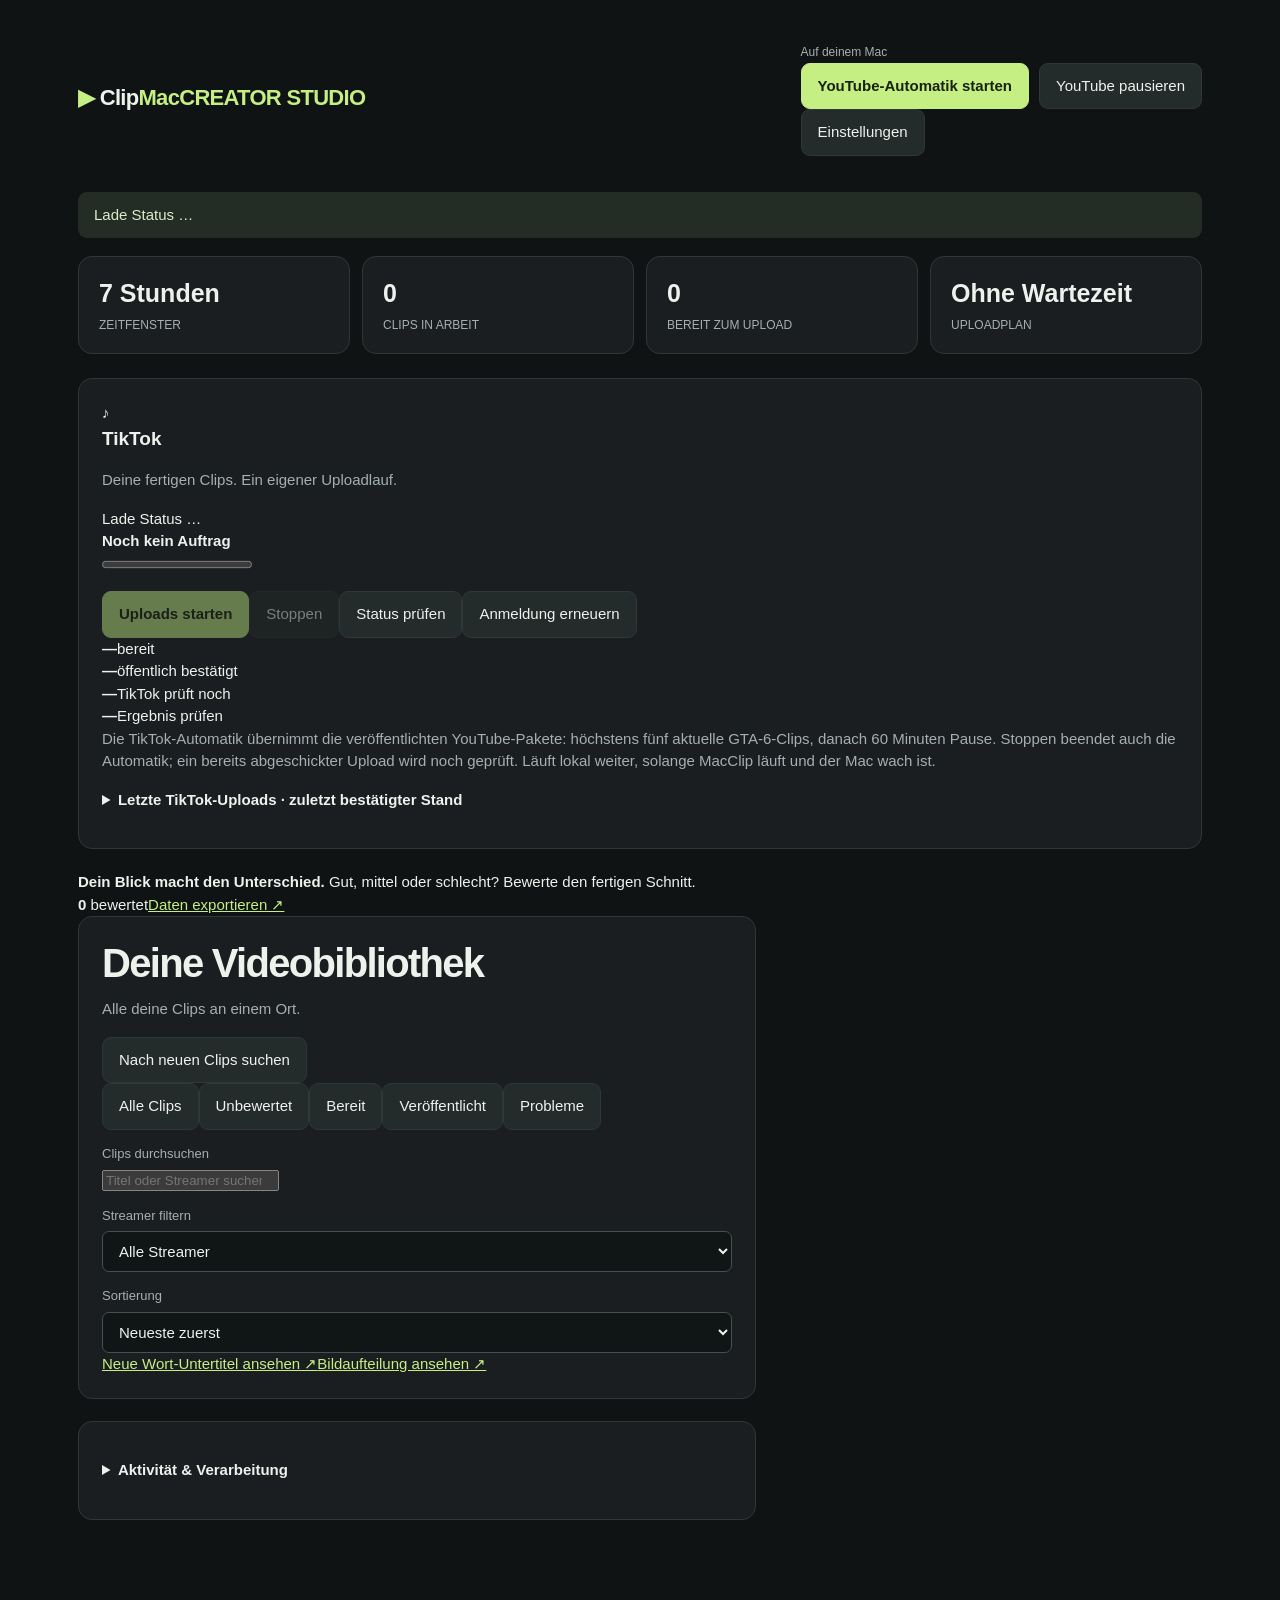
==== clipmac/ui.html @ 1580efac "Prepare public ClipMac development handoff with isolated demo and roadmap" ====
<!doctype html>
<html lang="de"><head><meta charset="utf-8"><meta name="viewport" content="width=device-width, initial-scale=1">
<title>ClipMac · Stream zu Short</title><link rel="stylesheet" href="/learning.css">
<style>
:root{color-scheme:dark;--bg:#101314;--surface:#1a1e20;--line:#303739;--muted:#a6afb1;--text:#eef2ed;--accent:#c5ef83}*{box-sizing:border-box}body{margin:0;background:var(--bg);color:var(--text);font:15px/1.5 -apple-system,BlinkMacSystemFont,"Segoe UI",sans-serif}main{max-width:1180px;margin:0 auto;padding:40px 28px 70px}header{display:flex;justify-content:space-between;align-items:center;margin-bottom:36px}.brand{font-weight:750;font-size:22px;letter-spacing:-.7px}.brand span{color:var(--accent)}.local{font-size:12px;color:var(--muted)}h1{font-size:40px;letter-spacing:-1.7px;line-height:1.15;margin:0 0 12px}h2{font-size:19px;margin:0 0 16px}p{margin:0 0 16px;color:var(--muted)}.hero{display:flex;justify-content:space-between;align-items:end;gap:24px;margin-bottom:28px}.buttons{display:flex;gap:10px;flex-wrap:wrap}button,.linkbutton{border:1px solid var(--line);border-radius:9px;background:#242b2b;color:var(--text);padding:11px 16px;cursor:pointer;font:inherit;text-decoration:none;display:inline-block}button.primary{background:var(--accent);color:#192112;border-color:var(--accent);font-weight:700}button:hover,.linkbutton:hover{filter:brightness(1.1)}button:disabled{opacity:.45;cursor:wait}button:focus-visible,a:focus-visible,input:focus-visible{outline:3px solid #9acbf6;outline-offset:3px}.stats{display:grid;grid-template-columns:repeat(4,1fr);gap:12px;margin-bottom:24px}.stat,.panel{border:1px solid var(--line);border-radius:14px;background:var(--surface)}.stat{padding:18px 20px}.stat b{display:block;font-size:25px}.stat span{font-size:12px;color:var(--muted)}.grid{display:grid;grid-template-columns:minmax(0,1.6fr) minmax(300px,1fr);gap:22px}.panel{padding:23px;margin-bottom:22px}.status{padding:12px 16px;border-radius:9px;background:#242d25;color:#d9edc8;margin-bottom:18px}label{display:block;color:var(--muted);font-size:13px;margin:14px 0 6px}input[type=text],input[type=password],input[type=number],select{background:#101516;color:var(--text);border:1px solid #46504e;border-radius:7px;padding:10px 12px;width:100%;font:inherit}input[type=checkbox]{accent-color:var(--accent)}.two{display:grid;grid-template-columns:1fr 1fr;gap:12px}small{color:var(--muted);display:block;font-size:12px;margin:6px 0 12px}a{color:#c5ef83}summary{cursor:pointer;font-weight:600;margin:14px 0}.job{padding:16px 0;border-top:1px solid var(--line)}.job-title{font-weight:650;margin:5px 0}.badge{font-size:11px;text-transform:uppercase;letter-spacing:.6px;color:var(--accent)}.job small{margin-bottom:8px}.job button,.job a.linkbutton{padding:6px 10px;font-size:12px}.empty{text-align:center;padding:48px 20px;color:var(--muted)}.empty b{display:block;color:var(--text);margin-bottom:8px}.events{max-height:240px;overflow:auto;font-size:12px;color:var(--muted)}.event{padding:7px 0;border-bottom:1px solid var(--line)}.message{display:none;margin:15px 0;padding:12px;background:#492c29;color:#ffd4cc;border-radius:8px}.message.show{display:block}.setup{font-size:13px}.setup li{margin:10px 0}.hint{font-size:12px;color:var(--muted);margin-top:18px}.keyline{display:flex;justify-content:space-between;gap:10px;margin:10px 0}.yes{color:var(--accent)}@media(max-width:800px){.grid{grid-template-columns:1fr}.hero{align-items:start;flex-direction:column}.stats{grid-template-columns:1fr 1fr}h1{font-size:33px}main{padding:24px 18px}}
dialog{color:var(--text);background:var(--surface);border:1px solid var(--line);border-radius:16px;width:min(620px,94vw);max-height:92vh;padding:24px}dialog::backdrop{background:#000b}dialog video{display:block;max-height:290px;width:100%;background:#080b0c;border-radius:8px}textarea{width:100%;min-height:100px;resize:vertical;background:#101516;color:var(--text);border:1px solid #46504e;border-radius:7px;padding:12px;font:inherit}textarea:focus-visible,select:focus-visible{outline:3px solid #9acbf6;outline-offset:3px}.dialog-heading{display:flex;justify-content:space-between;align-items:center;gap:16px}.dialog-heading h2{margin:0}.report-list{margin-top:12px;border-left:3px solid var(--accent);padding-left:12px}.report-list p{font-size:13px;margin:8px 0}.report-note{white-space:pre-wrap;color:var(--text)}.report-list ul{padding-left:20px;font-size:13px;color:var(--muted)}.report-comparison{display:grid;grid-template-columns:1fr 1fr;gap:12px}.report-comparison figure{margin:0}.report-comparison img{width:100%;height:190px;object-fit:contain;background:#101314}.report-comparison figcaption{font-size:12px;color:var(--muted)}#report-error{color:#ffd4cc}#report-use-time{margin-top:8px}[hidden]{display:none!important}</style><link rel="stylesheet" href="/gallery.css"><link rel="stylesheet" href="/tiktok.css"></head><body><main>
<header><div class="brand"><span class="brand-mark" aria-hidden="true">▶</span> Clip<span>Mac</span><span class="brand-label">CREATOR STUDIO</span></div><div class="header-actions"><span class="local"><i></i> Auf deinem Mac</span><div class="buttons"><button id="start" class="primary">YouTube-Automatik starten</button><button id="pause">YouTube pausieren</button></div><button id="open-settings">Einstellungen</button></div></header>

<div id="content-policy" class="status" hidden></div><div id="batch-status" class="status" hidden></div><div id="message" class="message" role="alert"></div><div id="status" class="status" aria-live="polite">Lade Status …</div>
<section class="stats"><div class="stat"><b>7 Stunden</b><span>ZEITFENSTER</span></div><div class="stat"><b id="count">0</b><span>CLIPS IN ARBEIT</span></div><div class="stat"><b id="ready">0</b><span>BEREIT ZUM UPLOAD</span></div><div class="stat"><b id="spacing">Ohne Wartezeit</b><span>UPLOADPLAN</span></div></section>
<section class="panel tiktok-panel" aria-labelledby="tiktok-heading">
<div class="tiktok-heading"><div class="tiktok-identity"><span class="tiktok-icon" aria-hidden="true">♪</span><div><h2 id="tiktok-heading">TikTok <span id="tiktok-account"></span></h2><p>Deine fertigen Clips. Ein eigener Uploadlauf.</p></div></div><span id="tiktok-phase" class="tiktok-phase">Lade Status …</span></div>
<div class="tiktok-layout"><div><div class="tiktok-progress-label"><strong id="tiktok-progress-label">Noch kein Auftrag</strong><span id="tiktok-progress-number"></span></div><progress id="tiktok-progress" max="1" value="0" aria-label="Fortschritt des TikTok-Auftrags"></progress><p id="tiktok-current" class="tiktok-current" aria-live="polite"></p><p id="tiktok-message" class="tiktok-message"></p></div><div class="tiktok-controls"><button id="tiktok-start" class="primary" disabled>Uploads starten</button><button id="tiktok-stop" disabled>Stoppen</button><button id="tiktok-check">Status prüfen</button><button id="tiktok-connect">Anmeldung erneuern</button></div></div>
<div class="tiktok-counts"><div><b id="tiktok-ready">—</b><span>bereit</span></div><div><b id="tiktok-public">—</b><span>öffentlich bestätigt</span></div><div><b id="tiktok-review">—</b><span>TikTok prüft noch</span></div><div><b id="tiktok-unclear">—</b><span>Ergebnis prüfen</span></div></div>
<p class="tiktok-note">Die TikTok-Automatik übernimmt die veröffentlichten YouTube-Pakete: höchstens fünf aktuelle GTA-6-Clips, danach 60 Minuten Pause. Stoppen beendet auch die Automatik; ein bereits abgeschickter Upload wird noch geprüft. Läuft lokal weiter, solange MacClip läuft und der Mac wach ist.</p>
<div id="tiktok-error" class="message" role="alert"></div><details class="tiktok-history"><summary>Letzte TikTok-Uploads <span>· zuletzt bestätigter Stand</span></summary><div id="tiktok-recent"></div></details>
</section>
<section class="learning-intro" aria-label="Bewertungen"><div><b>Dein Blick macht den Unterschied.</b><span> Gut, mittel oder schlecht? Bewerte den fertigen Schnitt.</span></div><div class="learning-total"><b id="rated-count">0</b><span> bewertet</span><a href="/api/learning/export" download="clipmac-lerndaten.json">Daten exportieren ↗</a></div></section><div class="grid library-layout"><div><section class="panel library-panel"><div class="library-heading"><div><h1>Deine Videobibliothek <span id="library-count"></span></h1><p id="library-subtitle">Alle deine Clips an einem Ort.</p></div><button id="scan">Nach neuen Clips suchen</button></div>
<div class="library-toolbar"><div class="filter-tabs" role="group" aria-label="Videos filtern"><button data-filter="all" aria-pressed="true">Alle Clips</button><button data-filter="unrated" aria-pressed="false">Unbewertet</button><button data-filter="ready" aria-pressed="false">Bereit</button><button data-filter="published" aria-pressed="false">Veröffentlicht</button><button data-filter="problems" aria-pressed="false">Probleme</button></div><div class="library-search"><label class="sr-only" for="clip-search">Clips durchsuchen</label><input id="clip-search" type="search" placeholder="Titel oder Streamer suchen …"><label class="sr-only" for="creator-filter">Streamer filtern</label><select id="creator-filter"><option value="">Alle Streamer</option></select><label class="sr-only" for="clip-sort">Sortierung</label><select id="clip-sort"><option value="recent">Neueste zuerst</option><option value="views">Twitch-Aufrufe</option></select></div></div>
<div id="jobs" aria-label="Videogalerie"></div><div class="gallery-footer"><span id="visible-count"></span><button id="load-more" hidden>Weitere Clips anzeigen</button></div><div class="library-links"><a href="/video/style-preview" target="_blank">Neue Wort-Untertitel ansehen ↗</a><a href="/layout" target="_blank">Bildaufteilung ansehen ↗</a><a id="demo" href="/video/demo" target="_blank" hidden>Testvideo ↗</a></div></section>
<details class="panel activity-panel"><summary>Aktivität & Verarbeitung</summary><div id="events" class="events"></div></details></div>
</div><dialog id="settings-dialog" aria-labelledby="settings-title"><div class="dialog-heading"><h2 id="settings-title">Dein Studio einrichten</h2><button id="close-settings" aria-label="Einstellungen schließen">Schließen</button></div><aside><section class="panel"><h2>Dein Ablauf</h2><form id="settings"><label for="streamers">Twitch-Kanäle, mit Komma getrennt</label><input id="streamers" type="text" required><label for="selection-scope">Top-Auswahl</label><select id="selection-scope"><option value="global">Insgesamt über alle Streamer</option><option value="per_streamer">Pro Streamer</option></select><div class="two"><div><label for="top">Top-Clips</label><input id="top" type="number" min="1" max="20"></div><div><label for="interval">Abstand in Minuten</label><input id="interval" type="number" min="0" max="1440"></div></div><div class="two"><div><label for="batch-size">Videos pro Paket (1 = einzeln)</label><input id="batch-size" type="number" min="1" max="20"></div><div><label for="batch-gap">Pause nach einem Paket · Minuten</label><input id="batch-gap" type="number" min="1" max="1440"></div></div><small>Im Paket wechseln sich verfügbare Streamer ab. Bei vier Streamern rotiert der fünfte Platz. Die Pause beginnt nach dem letzten Video des Pakets.</small><label><input id="facecam" type="checkbox"> Facecam oben, Hauptinhalt unten</label><label for="facecam-share">Bildaufteilung</label><select id="facecam-share"><option value="0.3333333333333333">⅓ Facecam · ⅔ Hauptinhalt</option><option value="0.5">½ Facecam · ½ Hauptinhalt</option></select><small>Automatischer Wechsel zu 100 % Kamera bei erkannten Fullcam-Abschnitten. Ohne unscharfen Hintergrund; seitliche Bildteile werden beschnitten. Gilt für neu gerenderte Clips.</small><label><input id="publish" type="checkbox"> Fertige Shorts öffentlich veröffentlichen</label><small>Der Einzelabstand gilt auch innerhalb eines Pakets. 0 Minuten = Videos eines Pakets direkt nacheinander hochladen.</small><button type="submit">Einstellungen speichern</button></form><p class="hint">Prüfung alle 15 Minuten · 1080 × 1920 · deutsche Wort-Untertitel · Stille ab 0,8 Sekunden kürzen</p></section>
<section class="panel"><h2>Konten verbinden</h2><div class="keyline"><span>Twitch</span><span id="twitch-status">Offen</span></div><div class="keyline"><span>YouTube</span><span id="youtube-status">Später verbinden</span></div>
<details><summary>Twitch-Zugang einrichten</summary><ol class="setup"><li>In der <a href="https://dev.twitch.tv/console/apps" target="_blank" rel="noreferrer">Twitch Developer Console</a> eine Anwendung registrieren. Als Redirect-URL kannst du <code>http://localhost</code> verwenden.</li><li>Client-ID und Client-Secret unten lokal speichern. Für die Clip-Suche genügt ein App-Zugang.</li></ol><form id="twitch"><label for="client-id">Client-ID</label><input id="client-id" type="text" autocomplete="off"><label for="client-secret">Client-Secret</label><input id="client-secret" type="password" autocomplete="off"><small>Wird nur lokal gespeichert und nicht im Chat benötigt.</small><button>Twitch-Zugang speichern</button></form></details>
<details><summary>YouTube zum Schluss verbinden</summary><ol class="setup"><li>In der <a href="https://console.cloud.google.com/apis/library/youtube.googleapis.com" target="_blank" rel="noreferrer">Google Cloud Console</a> die YouTube Data API v3 aktivieren.</li><li>OAuth konfigurieren, das eigene Google-Konto gegebenenfalls als Testnutzer hinzufügen und einen OAuth-Client vom Typ <b>Desktop-App</b> erstellen.</li><li>Die heruntergeladene Client-JSON hier auswählen und danach anmelden.</li></ol><label for="youtube-file">Google OAuth-Client-Datei</label><input id="youtube-file" type="file" accept="application/json,.json"><small id="client-status"></small><button id="youtube-connect">Mit YouTube verbinden</button><small>Wähle bei Google den gewünschten Kanal. ClipMac zeigt ihn hier an und prüft ihn vor jedem Upload.</small></details>
<p class="hint">Der Mac muss eingeschaltet und wach sein. Im Paket werden die Videos nacheinander hochgeladen; danach gilt die Paketpause. Einzelabstand, Paketposition und Wartezeit bleiben über Neustarts erhalten. Nach einem App-Neustart bleibt die Automatik zunächst pausiert.</p></section></aside></dialog>
</main><dialog id="preview-dialog" aria-labelledby="preview-title"><div class="dialog-heading"><div><small>FERTIGER SHORT</small><h2 id="preview-title">Videovorschau</h2></div><button id="preview-close" aria-label="Vorschau schließen">Schließen</button></div><div class="preview-layout"><video id="preview-video" controls playsinline preload="metadata"></video><div><div id="preview-review" class="job preview-review"></div><button id="preview-report">Problem melden</button></div></div></dialog><dialog id="report-dialog" aria-labelledby="report-title"><div class="dialog-heading"><h2 id="report-title">Problem melden</h2><button id="report-close" type="button" aria-label="Schließen">✕</button></div><p id="report-clip"></p><video id="report-video" controls playsinline preload="metadata" hidden></video><form id="report-form"><label for="report-note">Was ist das Problem?</label><textarea id="report-note" required minlength="3" maxlength="3000" placeholder="Zum Beispiel: Die Facecam fehlt und das Gameplay ist zu stark vergrößert."></textarea><label for="report-position">Stelle im fertigen Video · Sekunden (optional)</label><input id="report-position" type="number" min="0" step="0.1" placeholder="Zum Beispiel 12,5"><button id="report-use-time" type="button">Aktuelle Videostelle übernehmen</button><small id="report-effect"></small><small>Dein Text, Schnittdaten und Vergleichsbilder werden lokal als Prüffall gespeichert. Die anschließende Korrektur erfolgt mit Codex.</small><p id="report-error" role="alert"></p><button id="report-save" class="primary" type="submit">Problem melden</button></form></dialog><script>
const token='__CSRF__'; let loaded=false; let previousJobsKey='';
const $=id=>document.getElementById(id);
function show(text){$('message').textContent=text;$('message').classList.add('show')}
async function post(path,data={}){const r=await fetch('/api/'+path,{method:'POST',headers:{'Content-Type':'application/json','X-ClipMac-Token':token},body:JSON.stringify(data)});const j=await r.json();if(!r.ok)throw Error(j.error||'Anfrage fehlgeschlagen');$('message').classList.remove('show');await refresh();return j}
function action(id,fn){$(id).onclick=async()=>{try{await fn()}catch(e){show(e.message)}}}
action('start',()=>post('start'));action('pause',()=>post('pause'));action('scan',()=>post('scan'));action('youtube-connect',()=>post('youtube-connect'));
$('settings').onsubmit=async e=>{e.preventDefault();try{await post('settings',{streamers:$('streamers').value.split(',').map(s=>s.trim()).filter(Boolean),top_per_streamer:Number($('top').value),selection_scope:$('selection-scope').value,publish_interval_minutes:Number($('interval').value),publish_batch_size:Number($('batch-size').value),publish_batch_interval_minutes:Number($('batch-gap').value),facecam:$('facecam').checked,facecam_share:Number($('facecam-share').value),publish_enabled:$('publish').checked})}catch(e){show(e.message)}};
$('twitch').onsubmit=async e=>{e.preventDefault();try{await post('twitch',{client_id:$('client-id').value,client_secret:$('client-secret').value});$('client-secret').value='';$('client-id').value=''}catch(e){show(e.message)}};
$('youtube-file').onchange=async()=>{try{const file=$('youtube-file').files[0];if(file)await post('youtube-client',JSON.parse(await file.text()))}catch(e){show(e.message)}};
const labels={queued:'In Warteschlange',downloading:'Download',editing:'Schnitt + Untertitel',ready:'Bereit',uploading:'Upload läuft',published:'Veröffentlicht',uploaded_private:'Hochgeladen · Sichtbarkeit prüfen',failed:'Fehlgeschlagen',upload_unknown:'Upload prüfen',skipped:'Übersprungen',policy_blocked:'Durch Inhaltsfilter gesperrt'};
function el(tag,text,cls){const e=document.createElement(tag);if(text!==undefined)e.textContent=text;if(cls)e.className=cls;return e}
async function refresh(){const response=await fetch('/api/state');if(!response.ok)throw Error('Status nicht erreichbar');const s=await response.json();if(!loaded){$('streamers').value=s.settings.streamers.join(', ');$('top').value=s.settings.top_per_streamer;$('selection-scope').value=s.settings.selection_scope||'per_streamer';$('interval').value=s.settings.publish_interval_minutes;$('batch-size').value=s.settings.publish_batch_size||1;$('batch-gap').value=s.settings.publish_batch_interval_minutes||60;$('facecam').checked=s.settings.facecam;$('facecam-share').value=String(s.settings.facecam_share);$('publish').checked=s.settings.publish_enabled;loaded=true}
$('content-policy').hidden=!s.settings.required_game_name;$('content-policy').textContent='Nur '+s.settings.required_game_name+' · Top '+s.settings.top_per_streamer+(s.settings.selection_scope==='global'?' insgesamt':' je Streamer')+' · letzte '+s.settings.lookback_hours+' Stunden · andere Kategorien und ältere Clips werden gesperrt';
$('status').textContent=(s.active?'Automatik läuft · '+(s.publish_stage||s.stage):'Automatik pausiert – bereit zur Einrichtung');if(s.active && s.upload_blocked_until*1000>Date.now())$('status').textContent+=' · YouTube-Tageslimit: nächster Uploadversuch '+new Date(s.upload_blocked_until*1000).toLocaleString('de-DE');$('start').disabled=s.active||s.development;$('pause').disabled=!s.active;$('scan').disabled=!s.active;$('count').textContent=s.jobs.filter(j=>['queued','downloading','editing'].includes(j.status)).length;$('ready').textContent=s.jobs.filter(j=>j.status==='ready'&&!(s.reports||[]).some(r=>r.clip_id===j.id&&r.status==='open')).length;$('spacing').textContent=s.publish_batch?s.publish_batch.size+' / '+s.publish_batch.pause_minutes+' Min.':(s.settings.publish_interval_minutes===0?'Ohne Wartezeit':s.settings.publish_interval_minutes+' Minuten');$('batch-status').hidden=!s.publish_batch;if(s.publish_batch){const b=s.publish_batch;const done=b.items.filter(i=>['published','uploaded_private'].includes(i.status)).length;$('batch-status').textContent='Uploadpakete: bis zu '+b.size+' Videos · Streamer im Wechsel · danach '+b.pause_minutes+' Minuten Pause'+(b.items.length?' · aktuelles Paket: '+done+'/'+b.items.length+' hochgeladen':'')+(b.next_batch_at*1000>Date.now()?' · nächstes Paket frühestens '+new Date(b.next_batch_at*1000).toLocaleString('de-DE'):'');}$('twitch-status').textContent=s.twitch_connected?'Eingerichtet':'Noch offen';$('twitch-status').className=s.twitch_connected?'yes':'';$('youtube-status').textContent=s.youtube_connected?s.settings.channel_title:'Später verbinden';$('youtube-status').className=s.youtube_connected?'yes':'';$('client-status').textContent=s.youtube_client?'OAuth-Datei lokal gespeichert.':'';$('youtube-connect').disabled=s.auth_running;$('youtube-connect').textContent=s.auth_running?'Anmeldung läuft …':'Mit YouTube verbinden';$('demo').hidden=!s.demo_ready;
$('rated-count').textContent=s.learning?.rated_count||0;renderGallery(s);
const events=$('events');events.replaceChildren();for(const e of s.events)events.append(el('div',new Date(e.at*1000).toLocaleTimeString('de-DE')+' · '+e.message,'event'))}

</script><script src="/learning-ui.js"></script><script src="/gallery.js"></script><script src="/feedback-ui.js"></script><script src="/tiktok-ui.js"></script></body></html>
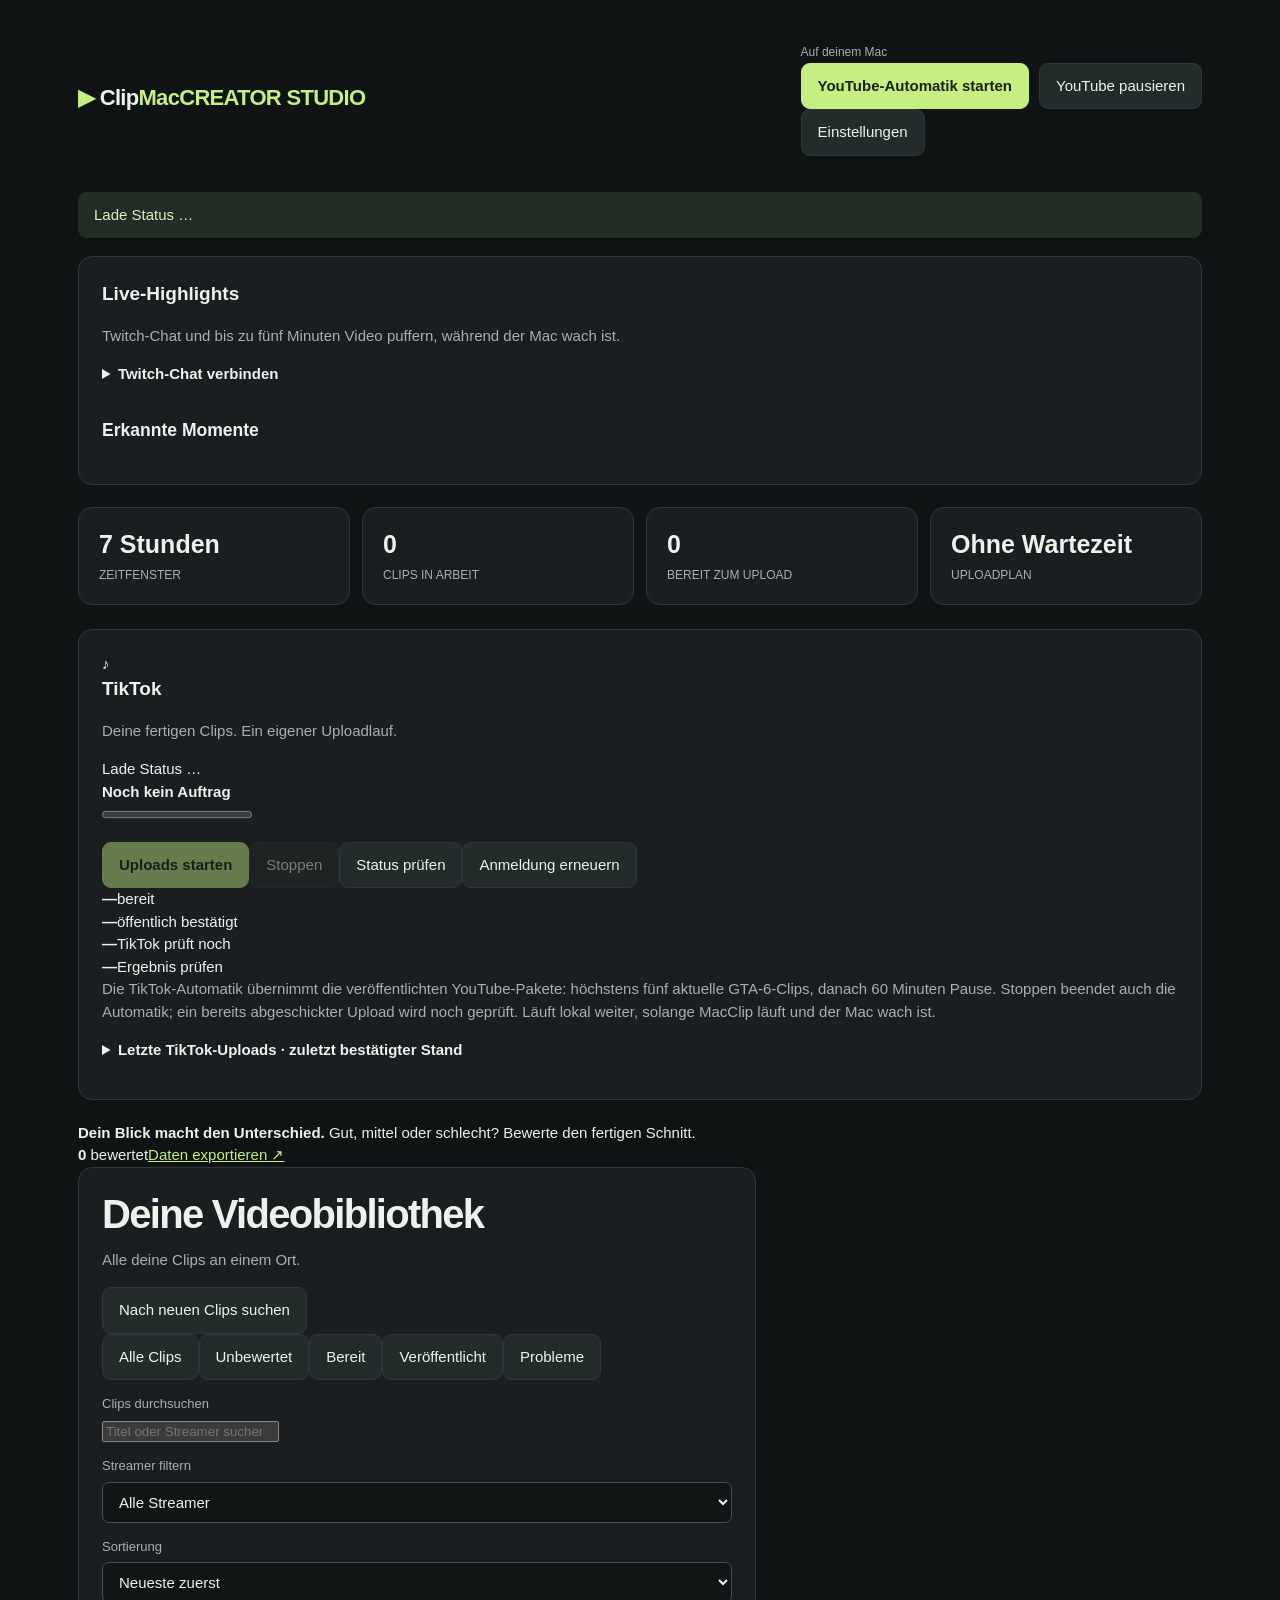
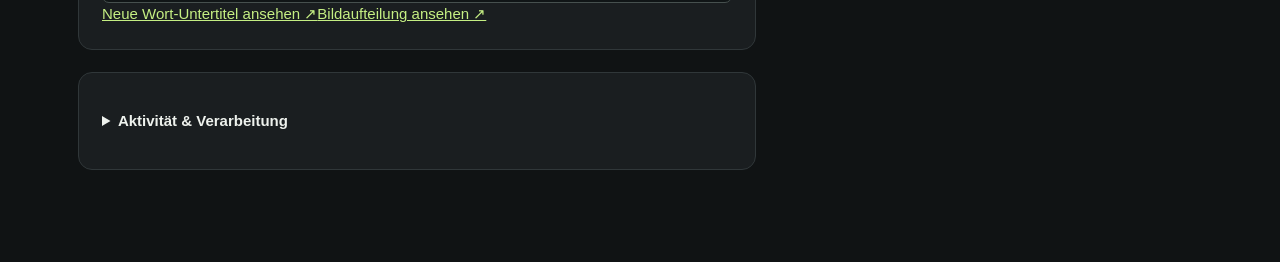
==== commit b98cb444: "CM-012 A: Live-Puffer und Chat-Spitzen" ====
--- a/clipmac/ui.html
+++ b/clipmac/ui.html
@@ -1,12 +1,29 @@
 <!doctype html>
 <html lang="de"><head><meta charset="utf-8"><meta name="viewport" content="width=device-width, initial-scale=1">
-<title>ClipMac · Stream zu Short</title><link rel="stylesheet" href="/learning.css">
+<title>ClipMac · Stream zu Short</title><link rel="stylesheet" href="/learning.css"><link rel="stylesheet" href="/highlights.css">
 <style>
 :root{color-scheme:dark;--bg:#101314;--surface:#1a1e20;--line:#303739;--muted:#a6afb1;--text:#eef2ed;--accent:#c5ef83}*{box-sizing:border-box}body{margin:0;background:var(--bg);color:var(--text);font:15px/1.5 -apple-system,BlinkMacSystemFont,"Segoe UI",sans-serif}main{max-width:1180px;margin:0 auto;padding:40px 28px 70px}header{display:flex;justify-content:space-between;align-items:center;margin-bottom:36px}.brand{font-weight:750;font-size:22px;letter-spacing:-.7px}.brand span{color:var(--accent)}.local{font-size:12px;color:var(--muted)}h1{font-size:40px;letter-spacing:-1.7px;line-height:1.15;margin:0 0 12px}h2{font-size:19px;margin:0 0 16px}p{margin:0 0 16px;color:var(--muted)}.hero{display:flex;justify-content:space-between;align-items:end;gap:24px;margin-bottom:28px}.buttons{display:flex;gap:10px;flex-wrap:wrap}button,.linkbutton{border:1px solid var(--line);border-radius:9px;background:#242b2b;color:var(--text);padding:11px 16px;cursor:pointer;font:inherit;text-decoration:none;display:inline-block}button.primary{background:var(--accent);color:#192112;border-color:var(--accent);font-weight:700}button:hover,.linkbutton:hover{filter:brightness(1.1)}button:disabled{opacity:.45;cursor:wait}button:focus-visible,a:focus-visible,input:focus-visible{outline:3px solid #9acbf6;outline-offset:3px}.stats{display:grid;grid-template-columns:repeat(4,1fr);gap:12px;margin-bottom:24px}.stat,.panel{border:1px solid var(--line);border-radius:14px;background:var(--surface)}.stat{padding:18px 20px}.stat b{display:block;font-size:25px}.stat span{font-size:12px;color:var(--muted)}.grid{display:grid;grid-template-columns:minmax(0,1.6fr) minmax(300px,1fr);gap:22px}.panel{padding:23px;margin-bottom:22px}.status{padding:12px 16px;border-radius:9px;background:#242d25;color:#d9edc8;margin-bottom:18px}label{display:block;color:var(--muted);font-size:13px;margin:14px 0 6px}input[type=text],input[type=password],input[type=number],select{background:#101516;color:var(--text);border:1px solid #46504e;border-radius:7px;padding:10px 12px;width:100%;font:inherit}input[type=checkbox]{accent-color:var(--accent)}.two{display:grid;grid-template-columns:1fr 1fr;gap:12px}small{color:var(--muted);display:block;font-size:12px;margin:6px 0 12px}a{color:#c5ef83}summary{cursor:pointer;font-weight:600;margin:14px 0}.job{padding:16px 0;border-top:1px solid var(--line)}.job-title{font-weight:650;margin:5px 0}.badge{font-size:11px;text-transform:uppercase;letter-spacing:.6px;color:var(--accent)}.job small{margin-bottom:8px}.job button,.job a.linkbutton{padding:6px 10px;font-size:12px}.empty{text-align:center;padding:48px 20px;color:var(--muted)}.empty b{display:block;color:var(--text);margin-bottom:8px}.events{max-height:240px;overflow:auto;font-size:12px;color:var(--muted)}.event{padding:7px 0;border-bottom:1px solid var(--line)}.message{display:none;margin:15px 0;padding:12px;background:#492c29;color:#ffd4cc;border-radius:8px}.message.show{display:block}.setup{font-size:13px}.setup li{margin:10px 0}.hint{font-size:12px;color:var(--muted);margin-top:18px}.keyline{display:flex;justify-content:space-between;gap:10px;margin:10px 0}.yes{color:var(--accent)}@media(max-width:800px){.grid{grid-template-columns:1fr}.hero{align-items:start;flex-direction:column}.stats{grid-template-columns:1fr 1fr}h1{font-size:33px}main{padding:24px 18px}}
 dialog{color:var(--text);background:var(--surface);border:1px solid var(--line);border-radius:16px;width:min(620px,94vw);max-height:92vh;padding:24px}dialog::backdrop{background:#000b}dialog video{display:block;max-height:290px;width:100%;background:#080b0c;border-radius:8px}textarea{width:100%;min-height:100px;resize:vertical;background:#101516;color:var(--text);border:1px solid #46504e;border-radius:7px;padding:12px;font:inherit}textarea:focus-visible,select:focus-visible{outline:3px solid #9acbf6;outline-offset:3px}.dialog-heading{display:flex;justify-content:space-between;align-items:center;gap:16px}.dialog-heading h2{margin:0}.report-list{margin-top:12px;border-left:3px solid var(--accent);padding-left:12px}.report-list p{font-size:13px;margin:8px 0}.report-note{white-space:pre-wrap;color:var(--text)}.report-list ul{padding-left:20px;font-size:13px;color:var(--muted)}.report-comparison{display:grid;grid-template-columns:1fr 1fr;gap:12px}.report-comparison figure{margin:0}.report-comparison img{width:100%;height:190px;object-fit:contain;background:#101314}.report-comparison figcaption{font-size:12px;color:var(--muted)}#report-error{color:#ffd4cc}#report-use-time{margin-top:8px}[hidden]{display:none!important}</style><link rel="stylesheet" href="/gallery.css"><link rel="stylesheet" href="/tiktok.css"></head><body><main>
 <header><div class="brand"><span class="brand-mark" aria-hidden="true">▶</span> Clip<span>Mac</span><span class="brand-label">CREATOR STUDIO</span></div><div class="header-actions"><span class="local"><i></i> Auf deinem Mac</span><div class="buttons"><button id="start" class="primary">YouTube-Automatik starten</button><button id="pause">YouTube pausieren</button></div><button id="open-settings">Einstellungen</button></div></header>
 
 <div id="content-policy" class="status" hidden></div><div id="batch-status" class="status" hidden></div><div id="message" class="message" role="alert"></div><div id="status" class="status" aria-live="polite">Lade Status …</div>
+<section class="panel highlights-panel" aria-labelledby="live-heading">
+  <div class="highlights-heading">
+    <div><h2 id="live-heading">Live-Highlights</h2><p>Twitch-Chat und bis zu fünf Minuten Video puffern, während der Mac wach ist.</p></div>
+    <span id="live-disk"></span>
+  </div>
+  <p id="live-error" role="status"></p>
+  <div id="live-channels" class="highlights-grid"></div>
+  <details><summary>Twitch-Chat verbinden</summary>
+    <form id="live-chat-form" class="highlights-form">
+      <label>Twitch-Login<input name="login" autocomplete="username" required></label>
+      <label>Benutzer-Token mit chat:read<input name="access_token" type="password" autocomplete="off" required></label>
+      <button type="submit">Chat-Zugang lokal speichern</button>
+    </form>
+  </details>
+  <h3>Erkannte Momente</h3>
+  <div id="live-candidates" class="highlights-grid"></div>
+</section>
 <section class="stats"><div class="stat"><b>7 Stunden</b><span>ZEITFENSTER</span></div><div class="stat"><b id="count">0</b><span>CLIPS IN ARBEIT</span></div><div class="stat"><b id="ready">0</b><span>BEREIT ZUM UPLOAD</span></div><div class="stat"><b id="spacing">Ohne Wartezeit</b><span>UPLOADPLAN</span></div></section>
 <section class="panel tiktok-panel" aria-labelledby="tiktok-heading">
 <div class="tiktok-heading"><div class="tiktok-identity"><span class="tiktok-icon" aria-hidden="true">♪</span><div><h2 id="tiktok-heading">TikTok <span id="tiktok-account"></span></h2><p>Deine fertigen Clips. Ein eigener Uploadlauf.</p></div></div><span id="tiktok-phase" class="tiktok-phase">Lade Status …</span></div>
@@ -42,4 +59,4 @@
 $('rated-count').textContent=s.learning?.rated_count||0;renderGallery(s);
 const events=$('events');events.replaceChildren();for(const e of s.events)events.append(el('div',new Date(e.at*1000).toLocaleTimeString('de-DE')+' · '+e.message,'event'))}
 
-</script><script src="/learning-ui.js"></script><script src="/gallery.js"></script><script src="/feedback-ui.js"></script><script src="/tiktok-ui.js"></script></body></html>
+</script><script src="/learning-ui.js"></script><script src="/gallery.js"></script><script src="/feedback-ui.js"></script><script src="/tiktok-ui.js"></script><script src="/live-ui.js"></script></body></html>
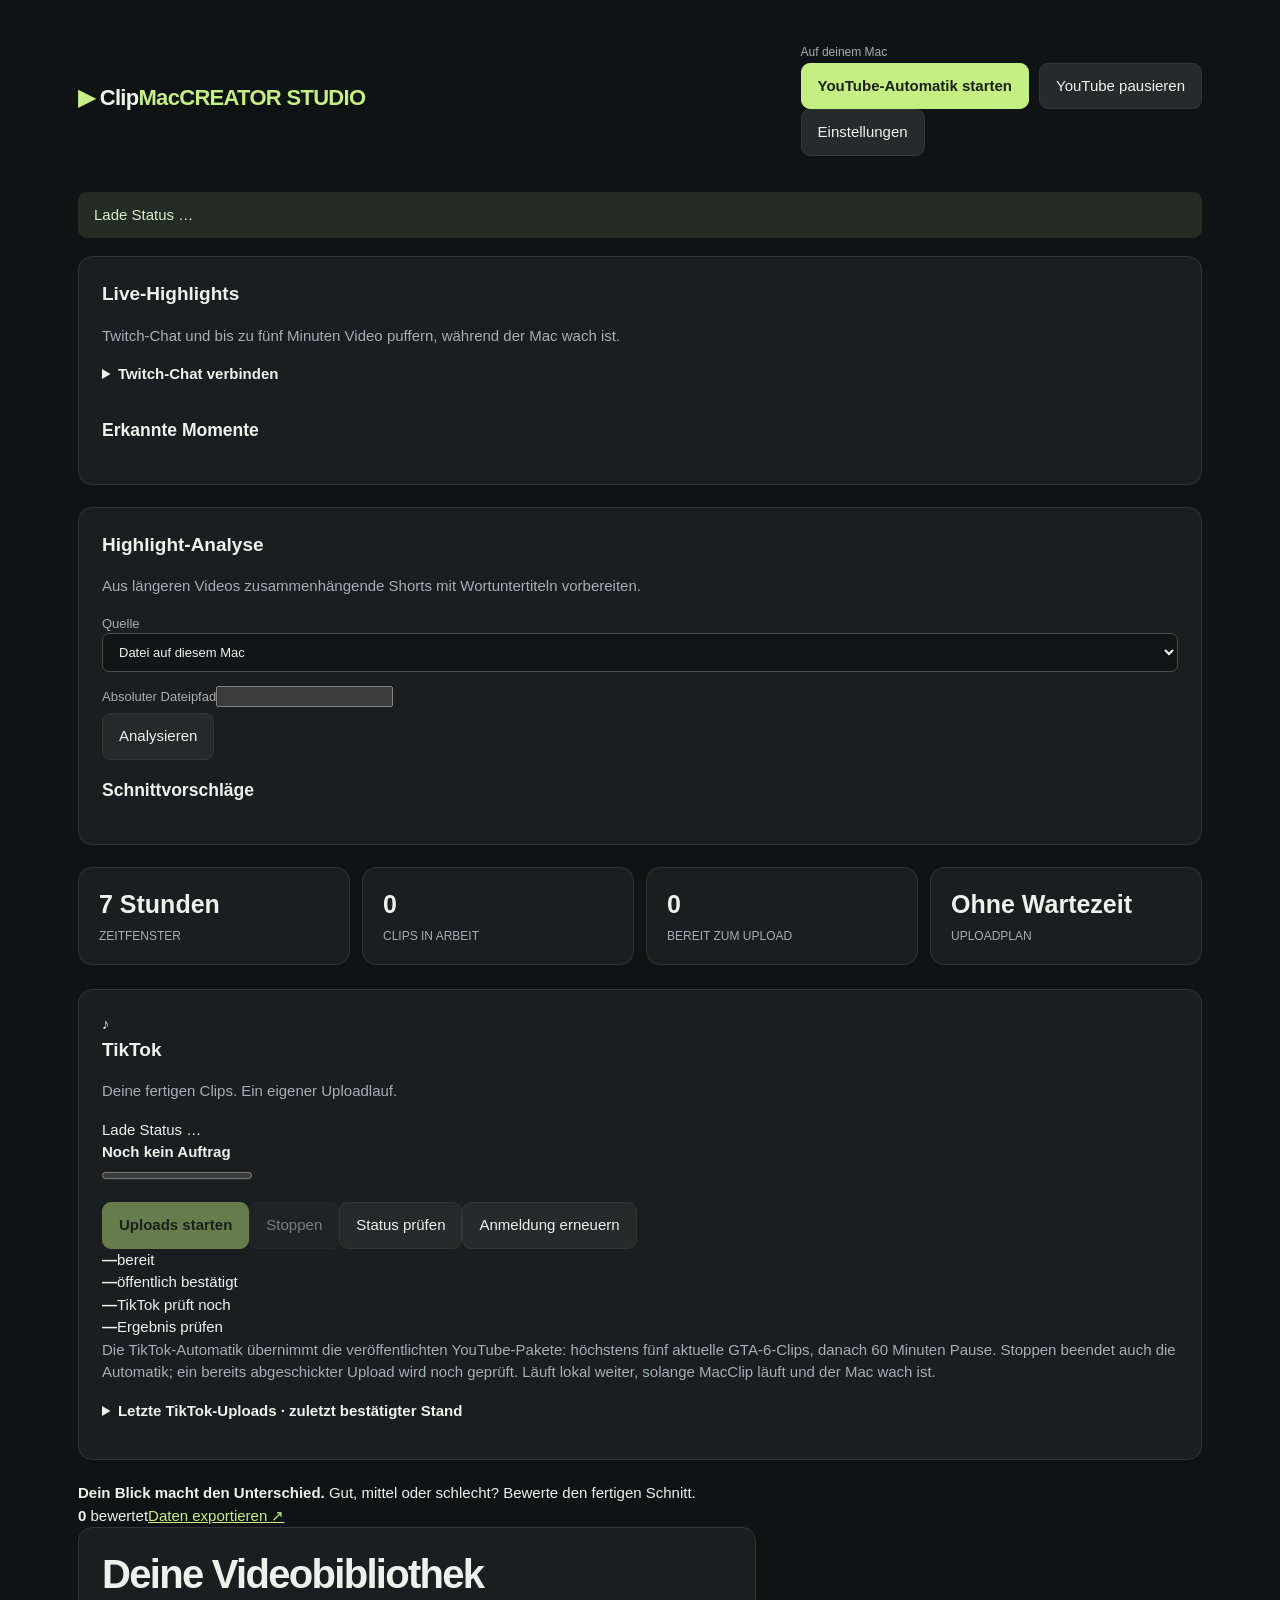
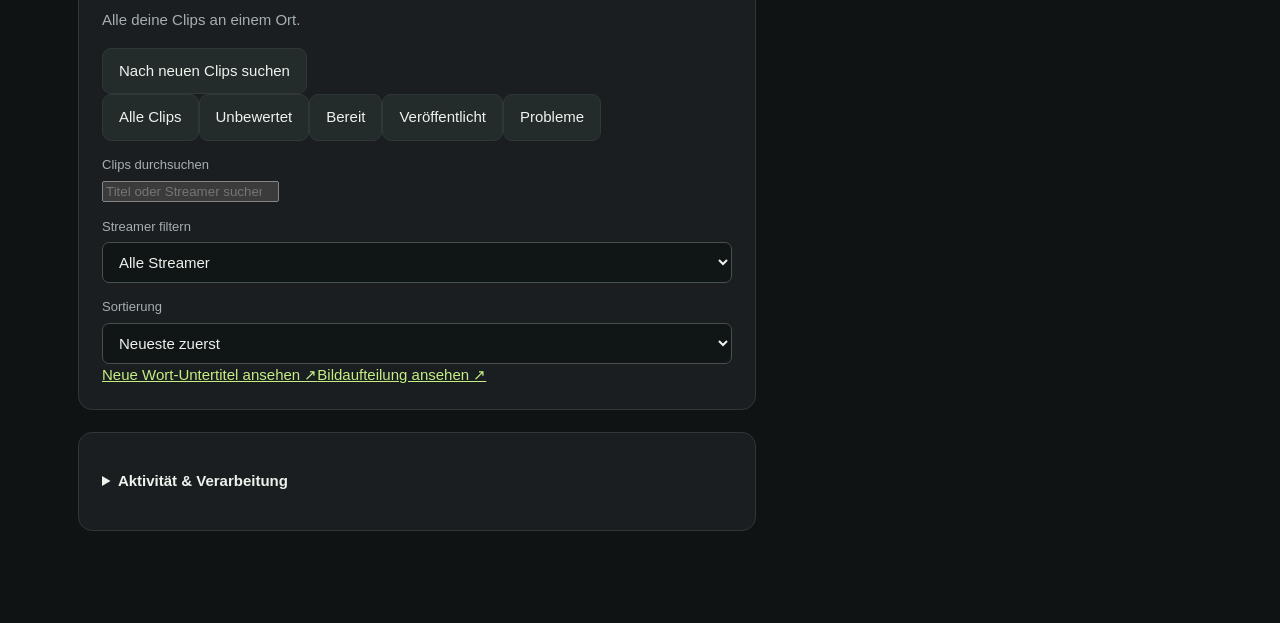
==== commit 19c0d1a7: "CM-012 B: Lokale Langvideo-Schnitte und Vorschau" ====
--- a/clipmac/ui.html
+++ b/clipmac/ui.html
@@ -23,6 +23,18 @@
   </details>
   <h3>Erkannte Momente</h3>
   <div id="live-candidates" class="highlights-grid"></div>
+</section>
+<section class="panel highlights-panel" aria-labelledby="analysis-heading">
+  <div class="highlights-heading"><div><h2 id="analysis-heading">Highlight-Analyse</h2><p>Aus längeren Videos zusammenhängende Shorts mit Wortuntertiteln vorbereiten.</p></div></div>
+  <form id="highlight-import" class="highlights-form">
+    <label>Quelle<select name="kind"><option value="local">Datei auf diesem Mac</option><option value="vod">Twitch-VOD</option></select></label>
+    <label><span id="highlight-source-label">Absoluter Dateipfad</span><input name="source" required></label>
+    <button type="submit">Analysieren</button>
+  </form>
+  <p id="highlight-error" role="status"></p>
+  <div id="highlight-jobs" class="highlights-grid"></div>
+  <h3>Schnittvorschläge</h3>
+  <div id="highlight-candidates" class="highlights-grid"></div>
 </section>
 <section class="stats"><div class="stat"><b>7 Stunden</b><span>ZEITFENSTER</span></div><div class="stat"><b id="count">0</b><span>CLIPS IN ARBEIT</span></div><div class="stat"><b id="ready">0</b><span>BEREIT ZUM UPLOAD</span></div><div class="stat"><b id="spacing">Ohne Wartezeit</b><span>UPLOADPLAN</span></div></section>
 <section class="panel tiktok-panel" aria-labelledby="tiktok-heading">
@@ -59,4 +71,4 @@
 $('rated-count').textContent=s.learning?.rated_count||0;renderGallery(s);
 const events=$('events');events.replaceChildren();for(const e of s.events)events.append(el('div',new Date(e.at*1000).toLocaleTimeString('de-DE')+' · '+e.message,'event'))}
 
-</script><script src="/learning-ui.js"></script><script src="/gallery.js"></script><script src="/feedback-ui.js"></script><script src="/tiktok-ui.js"></script><script src="/live-ui.js"></script></body></html>
+</script><script src="/learning-ui.js"></script><script src="/gallery.js"></script><script src="/feedback-ui.js"></script><script src="/tiktok-ui.js"></script><script src="/live-ui.js"></script><script src="/highlight-ui.js"></script></body></html>
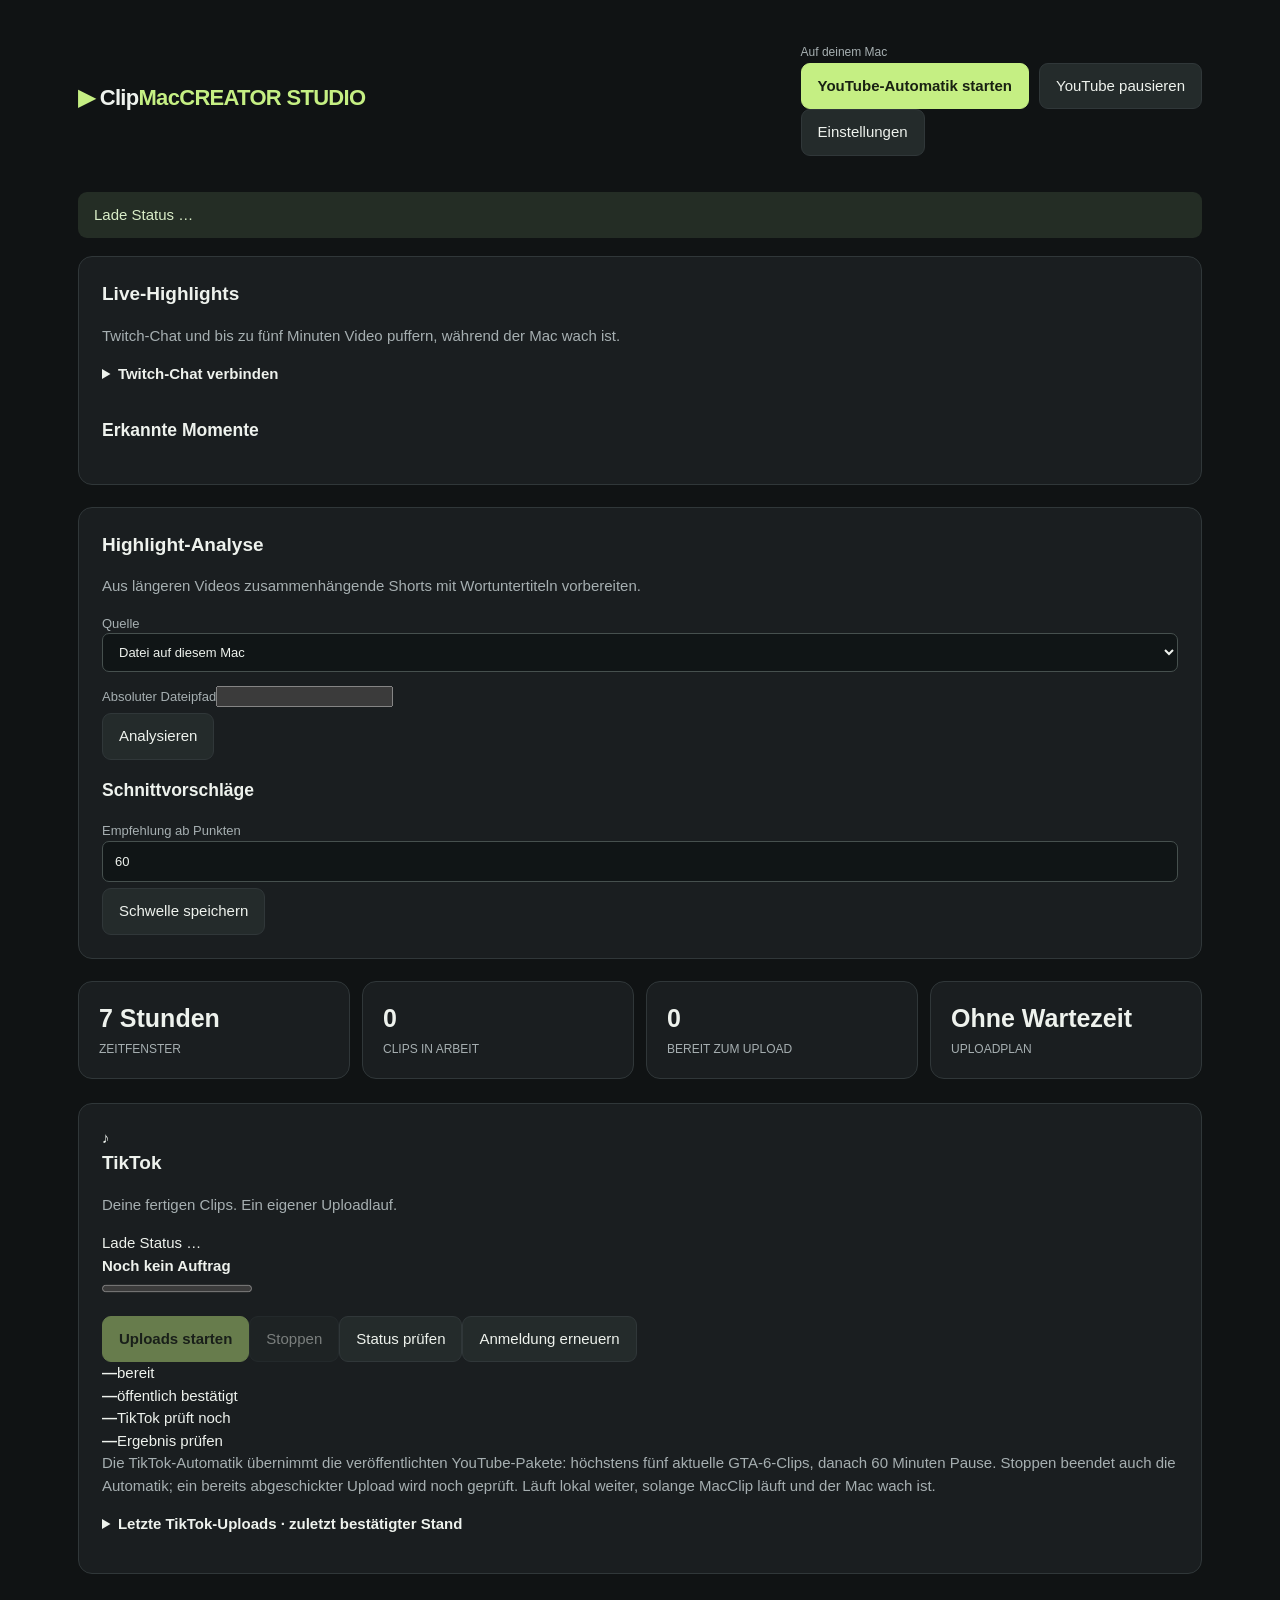
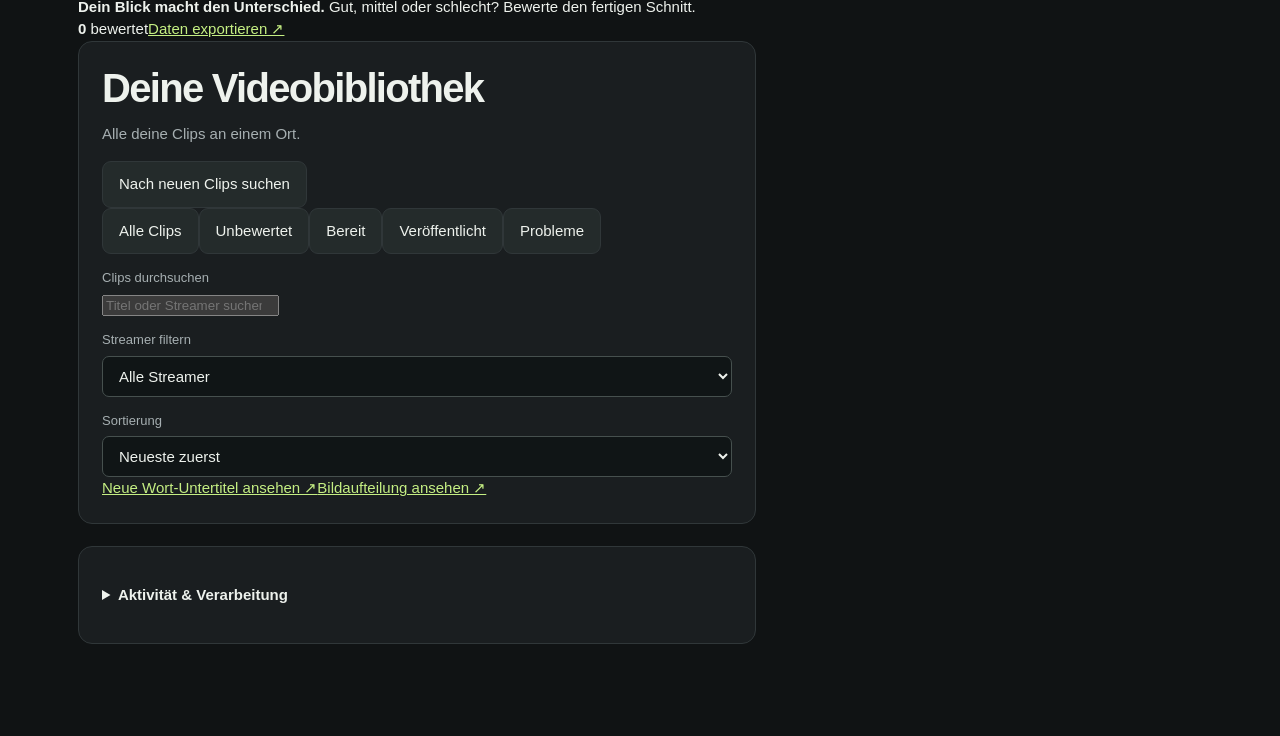
==== commit 2e16054c: "CM-012 C: Bewertete Vorschau und bewusste Paketfreigabe" ====
--- a/clipmac/ui.html
+++ b/clipmac/ui.html
@@ -34,7 +34,11 @@
   <p id="highlight-error" role="status"></p>
   <div id="highlight-jobs" class="highlights-grid"></div>
   <h3>Schnittvorschläge</h3>
-  <div id="highlight-candidates" class="highlights-grid"></div>
+  <form id="highlight-threshold" class="highlights-form">
+    <label>Empfehlung ab Punkten<input name="value" type="number" min="0" max="100" step="1" value="60" required></label>
+    <button type="submit">Schwelle speichern</button>
+  </form>
+  <div id="highlight-candidates"></div>
 </section>
 <section class="stats"><div class="stat"><b>7 Stunden</b><span>ZEITFENSTER</span></div><div class="stat"><b id="count">0</b><span>CLIPS IN ARBEIT</span></div><div class="stat"><b id="ready">0</b><span>BEREIT ZUM UPLOAD</span></div><div class="stat"><b id="spacing">Ohne Wartezeit</b><span>UPLOADPLAN</span></div></section>
 <section class="panel tiktok-panel" aria-labelledby="tiktok-heading">
@@ -71,4 +75,4 @@
 $('rated-count').textContent=s.learning?.rated_count||0;renderGallery(s);
 const events=$('events');events.replaceChildren();for(const e of s.events)events.append(el('div',new Date(e.at*1000).toLocaleTimeString('de-DE')+' · '+e.message,'event'))}
 
-</script><script src="/learning-ui.js"></script><script src="/gallery.js"></script><script src="/feedback-ui.js"></script><script src="/tiktok-ui.js"></script><script src="/live-ui.js"></script><script src="/highlight-ui.js"></script></body></html>
+</script><script src="/learning-ui.js"></script><script src="/gallery.js"></script><script src="/feedback-ui.js"></script><script src="/tiktok-ui.js"></script><script src="/live-ui.js"></script><script src="/highlight-review-ui.js"></script><script src="/highlight-ui.js"></script></body></html>
